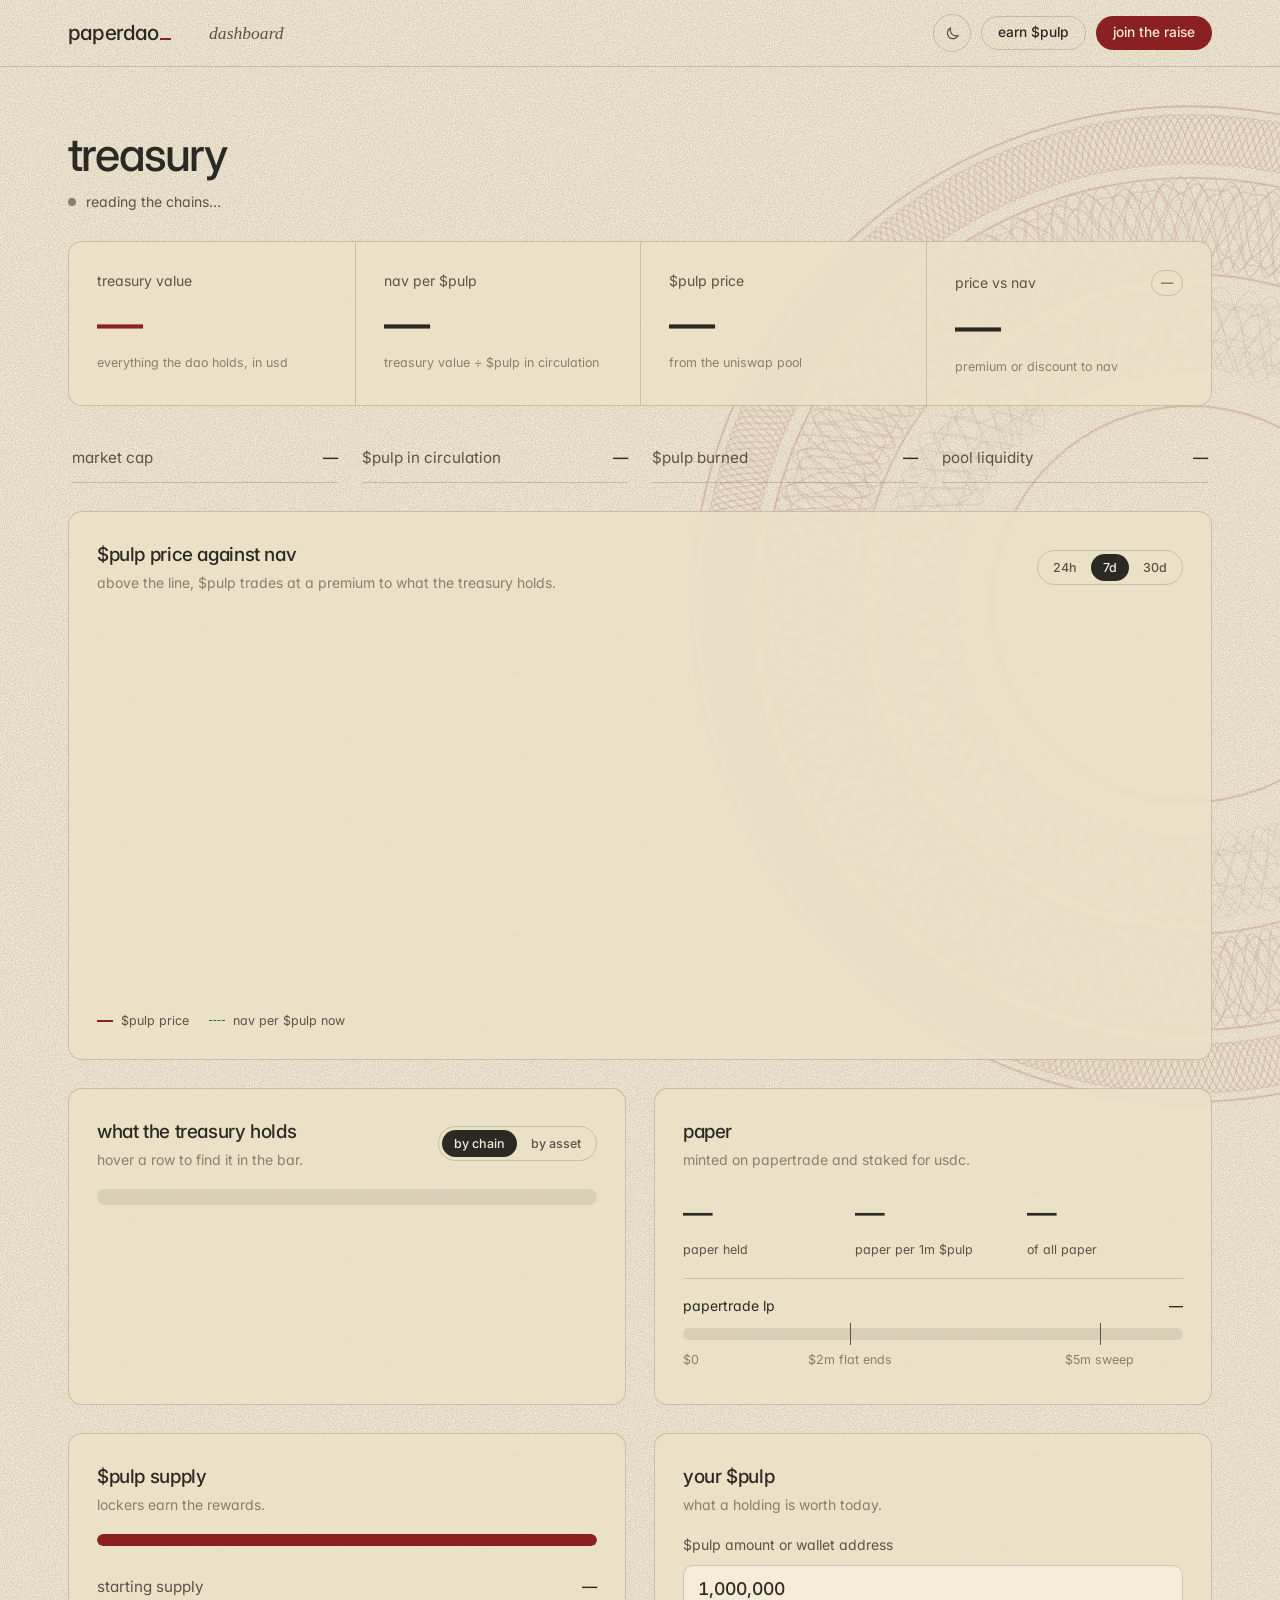
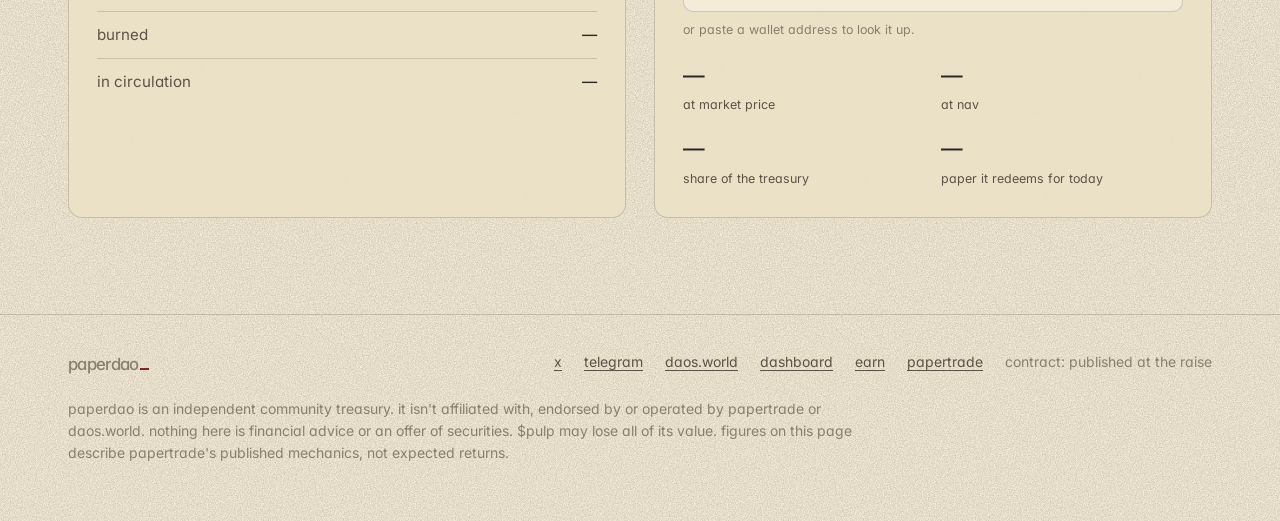
==== dashboard/index.html @ d50ec645 "." ====
<!DOCTYPE html>
<html lang="en">
  <head>
    <meta charset="utf-8" />
    <meta
      name="viewport"
      content="width=device-width, initial-scale=1, viewport-fit=cover"
    />
    <title>paperdao dashboard</title>
    <meta
      name="description"
      content="paperdao treasury value, nav per $pulp, $pulp price and paper held, read straight from Robinhood Chain and HyperEVM."
    />
    <link rel="canonical" href="https://paperdao.vercel.app/dashboard/" />
    <meta
      name="theme-color"
      content="#F4ECD8"
      media="(prefers-color-scheme: light)"
    />
    <meta
      name="theme-color"
      content="#1D1B18"
      media="(prefers-color-scheme: dark)"
    />
    <link rel="icon" href="/favicon.ico" sizes="any" />
    <link rel="icon" type="image/png" sizes="32x32" href="/favicon-32.png" />
    <link rel="apple-touch-icon" href="/apple-touch-icon.png" />
    <meta property="og:type" content="website" />
    <meta property="og:site_name" content="paperdao" />
    <meta property="og:url" content="https://paperdao.vercel.app/dashboard/" />
    <meta property="og:title" content="paperdao dashboard" />
    <meta
      property="og:description"
      content="treasury value, nav per $pulp, $pulp price and paper held, read straight from the chains."
    />
    <meta property="og:image" content="https://paperdao.vercel.app/og.jpg" />
    <meta name="twitter:card" content="summary_large_image" />
    <meta name="twitter:site" content="@paperdao_xyz" />
    <meta name="twitter:image" content="https://paperdao.vercel.app/og.jpg" />
    <script>
      try {
        var t = localStorage.getItem("paperdao-theme");
        if (t === "light" || t === "dark")
          document.documentElement.setAttribute("data-theme", t);
      } catch (e) {}
    </script>
    <link rel="preconnect" href="https://fonts.googleapis.com" />
    <link rel="preconnect" href="https://fonts.gstatic.com" crossorigin />
    <link
      rel="stylesheet"
      href="https://fonts.googleapis.com/css2?family=Inter:wght@400;500;600&family=IM+Fell+English:ital@0;1&display=swap"
    />
    <script defer src="https://cdn.vercel-insights.com/v1/script.js"></script>
    <link rel="stylesheet" href="/assets/site.css" />
    <style>
      /* dashboard: summary first (four headline numbers), then the price chart, then the detail cards. */
      :root {
        --c1: #8b2020;
        --c2: #3e5b45;
        --c3: #a9782a;
        --c4: #4f6475;
        --c5: #8a7f6e; /* series colours */
        --up: #3e5b45;
        --down: #8b2020;
        --veil: rgba(244, 236, 216, 0.55);
      }
      @media (prefers-color-scheme: dark) {
        :root:not([data-theme="light"]) {
          --c1: #ce6a5e;
          --c2: #8db396;
          --c3: #d3a55a;
          --c4: #8ba3b8;
          --c5: #9c9280;
          --up: #8db396;
          --down: #ce6a5e;
          --veil: rgba(29, 27, 24, 0.55);
        }
      }
      :root[data-theme="dark"] {
        --c1: #ce6a5e;
        --c2: #8db396;
        --c3: #d3a55a;
        --c4: #8ba3b8;
        --c5: #9c9280;
        --up: #8db396;
        --down: #ce6a5e;
        --veil: rgba(29, 27, 24, 0.55);
      }

      .crumb {
        font-family: var(--fell);
        font-style: italic;
        color: var(--ink-2);
        font-size: 1.1rem;
        margin-left: 14px;
        margin-right: auto;
      }
      .dash {
        display: grid;
        gap: clamp(20px, 2.4vw, 28px);
        padding-block: clamp(36px, 5vw, 64px) clamp(64px, 8vw, 96px);
      }
      .dash-head {
        display: flex;
        flex-wrap: wrap;
        align-items: end;
        justify-content: space-between;
        gap: 12px 32px;
      }
      .dash-head h1 {
        font-size: var(--t-h2);
        letter-spacing: -0.038em;
        line-height: 1.04;
      }
      .status {
        font-size: var(--t-small);
        color: var(--ink-2);
        display: flex;
        align-items: center;
        gap: 10px;
      }
      .live {
        width: 8px;
        height: 8px;
        border-radius: 50%;
        background: var(--up);
        box-shadow: 0 0 0 4px color-mix(in srgb, var(--up) 22%, transparent);
        display: inline-block;
        flex: none;
      }
      .live.off {
        background: var(--ink-3);
        box-shadow: none;
      }
      .addrs {
        display: flex;
        flex-wrap: wrap;
        gap: 16px;
        font-size: var(--t-micro);
      }
      .addrs:empty {
        display: none;
      }
      .addrs a {
        color: var(--ink-2);
        text-underline-offset: 3px;
      }

      .card {
        border: 1px solid var(--rule);
        border-radius: var(--r-card);
        background: color-mix(in srgb, var(--paper-2) 84%, transparent);
        backdrop-filter: blur(2px);
        padding: clamp(18px, 2.4vw, 28px);
        min-width: 0;
        display: grid;
        gap: 18px;
        align-content: start;
      }
      .card h2 {
        font-size: var(--t-h3);
        letter-spacing: -0.02em;
      }
      .card-head {
        display: flex;
        flex-wrap: wrap;
        align-items: center;
        justify-content: space-between;
        gap: 12px;
      }
      .card-head p {
        font-size: var(--t-small);
        color: var(--ink-3);
        margin-top: 2px;
      }

      .kpis {
        display: grid;
        grid-template-columns: repeat(4, minmax(0, 1fr));
        gap: 0;
        border: 1px solid var(--rule);
        border-radius: var(--r-card);
        background: color-mix(in srgb, var(--paper-2) 84%, transparent);
        backdrop-filter: blur(2px);
        overflow: hidden;
      }
      .kpi {
        padding: clamp(18px, 2.4vw, 28px);
        display: grid;
        gap: 6px;
        align-content: start;
        min-width: 0;
      }
      .kpi + .kpi {
        border-left: 1px solid var(--rule);
      }
      .kpi .k {
        font-size: var(--t-small);
        color: var(--ink-2);
        display: flex;
        align-items: center;
        justify-content: space-between;
        gap: 8px;
      }
      .kpi .v {
        font-size: clamp(1.9rem, 3.6vw, 2.9rem);
        letter-spacing: -0.045em;
        line-height: 1.05;
        font-weight: 500;
        font-variant-numeric: tabular-nums;
        white-space: nowrap;
      }
      .kpi.lead .v {
        color: var(--oxblood);
      }
      .kpi .h {
        font-size: var(--t-micro);
        color: var(--ink-3);
      }
      .minis {
        display: grid;
        grid-template-columns: repeat(4, minmax(0, 1fr));
        gap: 0 24px;
        padding-inline: 4px;
      }
      .mini {
        display: flex;
        justify-content: space-between;
        align-items: baseline;
        gap: 12px;
        padding: 12px 0;
        border-bottom: 1px solid var(--rule);
        font-size: 0.95rem;
      }
      .mini span {
        color: var(--ink-2);
      }
      .mini b {
        font-weight: 500;
        font-variant-numeric: tabular-nums;
      }
      @media (max-width: 900px) {
        .kpis {
          grid-template-columns: repeat(2, minmax(0, 1fr));
        }
        .kpi:nth-child(3) {
          border-left: 0;
        }
        .kpi:nth-child(n + 3) {
          border-top: 1px solid var(--rule);
        }
        .minis {
          grid-template-columns: repeat(2, minmax(0, 1fr));
        }
      }
      @media (max-width: 480px) {
        .kpis {
          grid-template-columns: 1fr;
        }
        .kpi + .kpi {
          border-left: 0;
          border-top: 1px solid var(--rule);
        }
        .minis {
          grid-template-columns: 1fr;
        }
      }

      .chip {
        font-size: var(--t-micro);
        border: 1px solid var(--rule);
        border-radius: 999px;
        padding: 2px 9px;
        color: var(--ink-2);
        white-space: nowrap;
      }
      .chip.up {
        color: var(--up);
        border-color: var(--up);
      }
      .chip.down {
        color: var(--down);
        border-color: var(--down);
      }

      .seg {
        display: inline-flex;
        border: 1px solid var(--rule);
        border-radius: 999px;
        padding: 3px;
        gap: 2px;
      }
      .seg button {
        font: 500 var(--t-micro) var(--sans);
        color: var(--ink-2);
        background: transparent;
        border: 0;
        border-radius: 999px;
        padding: 6px 12px;
        cursor: pointer;
      }
      .seg button[aria-pressed="true"] {
        background: var(--ink);
        color: var(--paper);
      }

      .chart-wrap {
        position: relative;
      }
      #chart {
        display: block;
        width: 100%;
        height: auto;
        touch-action: pan-y;
      }
      #chart .grid {
        stroke: var(--rule);
        stroke-width: 1;
        stroke-dasharray: 2 4;
      }
      #chart .ax {
        fill: var(--ink-3);
        font: 12px var(--sans);
        font-variant-numeric: tabular-nums;
      }
      #chart .pline {
        fill: none;
        stroke: var(--c1);
        stroke-width: 2.2;
        stroke-linejoin: round;
      }
      #chart .pdot {
        fill: var(--c1);
        stroke: var(--paper-2);
        stroke-width: 2;
      }
      #chart .navline {
        stroke: var(--c2);
        stroke-width: 1.5;
        stroke-dasharray: 6 5;
      }
      #chart .navlab {
        fill: var(--c2);
        font: 500 12px var(--sans);
      }
      #chart .hx {
        stroke: var(--ink-3);
        stroke-width: 1;
      }
      #chart.ghost .pline {
        stroke: var(--ink-3);
        opacity: 0.4;
        stroke-dasharray: 5 6;
      }
      #chart.ghost path[fill] {
        opacity: 0.35;
      }
      #chart.ghost .pdot {
        fill: var(--ink-3);
        opacity: 0.5;
      }
      .none,
      .kpi.lead .v.none {
        color: var(--ink-3);
      }
      .tip {
        position: absolute;
        transform: translate(-50%, calc(-100% - 14px));
        background: var(--ink);
        color: var(--paper);
        border-radius: 10px;
        padding: 8px 12px;
        display: grid;
        gap: 2px;
        font-size: var(--t-micro);
        pointer-events: none;
        white-space: nowrap;
      }
      .tip b {
        font-size: 0.95rem;
        font-weight: 600;
        font-variant-numeric: tabular-nums;
      }
      .legend {
        display: flex;
        flex-wrap: wrap;
        gap: 6px 20px;
        font-size: var(--t-micro);
        color: var(--ink-2);
      }
      .legend span {
        display: inline-flex;
        align-items: center;
        gap: 8px;
      }
      .legend i {
        width: 16px;
        height: 0;
        border-top: 2.2px solid var(--c1);
        display: inline-block;
      }
      .legend i.nav {
        border-top: 1.5px dashed var(--c2);
      }

      .row {
        display: grid;
        grid-template-columns: repeat(2, minmax(0, 1fr));
        gap: clamp(20px, 2.4vw, 28px);
      }
      @media (max-width: 860px) {
        .row {
          grid-template-columns: 1fr;
        }
      }

      .mixbar {
        display: flex;
        gap: 2px;
        height: 16px;
        border-radius: 999px;
        overflow: hidden;
        background: var(--rule-2);
      }
      .mixbar span {
        height: 100%;
        transition: opacity 0.15s ease;
      }
      .mixbar span.dim,
      .rows li.dim {
        opacity: 0.35;
      }
      .mixbar .empty {
        flex: 1;
      }
      .rows {
        list-style: none;
        margin: 0;
        padding: 0;
      }
      .rows li {
        display: grid;
        grid-template-columns: minmax(0, 1fr) auto 4.2em;
        gap: 12px;
        align-items: center;
        padding: 11px 0;
        border-top: 1px solid var(--rule);
        font-size: 0.95rem;
        transition: opacity 0.15s ease;
      }
      .rows li:first-child {
        border-top: 0;
      }
      .rows .lab {
        display: inline-flex;
        align-items: center;
        gap: 10px;
        color: var(--ink-2);
        min-width: 0;
      }
      .rows .val {
        font-variant-numeric: tabular-nums;
        text-align: right;
      }
      .rows .pc {
        font-variant-numeric: tabular-nums;
        text-align: right;
        color: var(--ink-3);
        font-size: var(--t-micro);
      }
      .rows li.off .val {
        color: var(--ink-3);
        font-size: var(--t-micro);
      }
      .dot {
        width: 9px;
        height: 9px;
        border-radius: 50%;
        display: inline-block;
        flex: none;
      }

      .big3 {
        display: grid;
        grid-template-columns: repeat(3, minmax(0, 1fr));
        gap: 16px;
      }
      .big3 div {
        display: grid;
        gap: 4px;
        min-width: 0;
      }
      .big3 b {
        font-size: clamp(1.4rem, 2.4vw, 1.85rem);
        letter-spacing: -0.035em;
        font-weight: 500;
        font-variant-numeric: tabular-nums;
      }
      .big3 span {
        font-size: var(--t-micro);
        color: var(--ink-2);
      }
      @media (max-width: 480px) {
        .big3 {
          grid-template-columns: 1fr 1fr;
        }
      }
      .lp {
        display: grid;
        gap: 10px;
        padding-top: 16px;
        border-top: 1px solid var(--rule);
      }
      .lp-top {
        display: flex;
        justify-content: space-between;
        gap: 12px;
        font-size: var(--t-small);
      }
      .lp-top b {
        font-weight: 500;
      }
      .lp-track {
        position: relative;
        height: 12px;
        border-radius: 999px;
        background: var(--rule-2);
        overflow: visible;
      }
      .lp-fill {
        position: absolute;
        inset-block: 0;
        left: 0;
        border-radius: 999px;
        background: var(--oxblood);
        transition: width 0.6s ease;
      }
      .lp-mark {
        position: absolute;
        top: -5px;
        bottom: -5px;
        width: 1.5px;
        background: var(--ink-2);
      }
      .lp-labels {
        position: relative;
        height: 16px;
        font-size: var(--t-micro);
        color: var(--ink-3);
      }
      .lp-labels span {
        position: absolute;
        transform: translateX(-50%);
        white-space: nowrap;
      }
      .lp-note {
        font-size: var(--t-micro);
        color: var(--ink-2);
      }

      .burnbar {
        height: 12px;
        border-radius: 999px;
        background: var(--rule-2);
        overflow: hidden;
      }
      .burnbar span {
        display: block;
        height: 100%;
        background: var(--oxblood);
        border-radius: 999px;
        transition: width 0.6s ease;
      }
      .kv {
        list-style: none;
        margin: 0;
        padding: 0;
      }
      .kv li {
        display: flex;
        justify-content: space-between;
        gap: 12px;
        padding: 11px 0;
        border-top: 1px solid var(--rule);
        font-size: 0.95rem;
      }
      .kv li:first-child {
        border-top: 0;
      }
      .kv span {
        color: var(--ink-2);
      }
      .kv b {
        font-weight: 500;
        font-variant-numeric: tabular-nums;
        text-align: right;
      }

      .mine-field {
        display: grid;
        gap: 8px;
      }
      .mine-field label {
        font-size: var(--t-small);
        color: var(--ink-2);
      }
      .mine-field input {
        font: 500 1.1rem var(--sans);
        font-variant-numeric: tabular-nums;
        color: var(--ink);
        background: var(--paper);
        border: 1px solid var(--rule);
        border-radius: 10px;
        padding: 12px 14px;
        width: 100%;
      }
      .mine-field input:focus {
        outline: 2px solid var(--oxblood);
        outline-offset: 1px;
      }
      .mine-note {
        font-size: var(--t-micro);
        color: var(--ink-3);
      }
      .mine-out {
        display: grid;
        grid-template-columns: repeat(2, minmax(0, 1fr));
        gap: 16px;
      }
      .mine-out div {
        display: grid;
        gap: 3px;
      }
      .mine-out b {
        font-size: 1.35rem;
        letter-spacing: -0.03em;
        font-weight: 500;
        font-variant-numeric: tabular-nums;
      }
      .mine-out span {
        font-size: var(--t-micro);
        color: var(--ink-2);
      }

      /* a faint seal behind everything, like the hero's, turning very slowly */
      .backdrop {
        position: fixed;
        z-index: -1;
        pointer-events: none;
        width: min(1100px, 120vmax);
        aspect-ratio: 1;
        right: max(-38vmax, -460px);
        top: 6vh;
        opacity: 0.3;
        animation: turn 600s linear infinite;
      }
      .backdrop canvas {
        width: 100%;
        height: 100%;
        display: block;
      }
      @keyframes turn {
        to {
          transform: rotate(360deg);
        }
      }
      @media (prefers-reduced-motion: reduce) {
        .backdrop {
          animation: none;
        }
      }
      @media (max-width: 700px) {
        .backdrop {
          width: 150vw;
          right: -75vw;
          top: 20vh;
          opacity: 0.26;
        }
      }

      /* gate: until launch the dashboard sits blurred behind this panel */
      .gate {
        display: none;
      }
      body.gated .dash {
        filter: blur(7px);
        pointer-events: none;
        user-select: none;
      }
      body.gated .gate {
        display: grid;
        position: fixed;
        inset: 0;
        z-index: 15;
        place-items: center;
        padding: var(--gutter);
        background: var(--veil);
      }
      .gate-card {
        max-width: 30rem;
        width: 100%;
        border: 1px solid var(--rule);
        border-radius: var(--r-card);
        background-color: var(--paper);
        background-image: var(--grain);
        padding: clamp(24px, 4vw, 40px);
        display: grid;
        gap: 16px;
        box-shadow: 0 30px 80px -30px rgba(43, 41, 36, 0.35);
      }
      .gate-card h2 {
        font-size: clamp(1.7rem, 3.4vw, 2.2rem);
        letter-spacing: -0.04em;
        line-height: 1.05;
      }
      .gate-card p {
        color: var(--ink-2);
      }
      .gate-card .when {
        font-family: var(--fell);
        font-style: italic;
        font-size: 1.15rem;
        color: var(--oxblood);
      }
      .gate-card .actions {
        display: flex;
        flex-wrap: wrap;
        gap: 10px;
        margin-top: 6px;
      }
      @media (max-width: 560px) {
        .crumb {
          display: none;
        }
      }
    </style>
  </head>
  <body>
    <div class="backdrop" aria-hidden="true">
      <canvas id="backdrop"></canvas>
    </div>

    <header class="top">
      <div class="wrap bar">
        <a class="mark" href="/" aria-label="paperdao home"
          >paperdao<i aria-hidden="true"></i
        ></a>
        <span class="crumb">dashboard</span>
        <div class="bar-end">
          <button
            class="theme"
            id="theme"
            type="button"
            aria-label="switch to dark mode"
          >
            <svg
              id="theme-moon"
              viewBox="0 0 24 24"
              fill="none"
              stroke="currentColor"
              stroke-width="1.7"
              stroke-linecap="round"
              stroke-linejoin="round"
              aria-hidden="true"
            >
              <path d="M20 14.5A8 8 0 0 1 9.5 4a8 8 0 1 0 10.5 10.5z" />
            </svg>
            <svg
              id="theme-sun"
              viewBox="0 0 24 24"
              fill="none"
              stroke="currentColor"
              stroke-width="1.7"
              stroke-linecap="round"
              aria-hidden="true"
              hidden
            >
              <circle cx="12" cy="12" r="4" />
              <path
                d="M12 2.5v2M12 19.5v2M2.5 12h2M19.5 12h2M5.3 5.3l1.4 1.4M17.3 17.3l1.4 1.4M5.3 18.7l1.4-1.4M17.3 6.7l1.4-1.4"
              />
            </svg>
          </button>
          <a class="btn btn-line btn-sm bar-lock" href="/lock/">earn $pulp</a>
          <a
            class="btn btn-ox btn-sm"
            href="https://daos.world"
            target="_blank"
            rel="noopener"
            >join the raise</a
          >
        </div>
      </div>
    </header>

    <main class="wrap dash" aria-hidden="false">
      <div class="dash-head">
        <div style="display: grid; gap: 12px">
          <h1>treasury</h1>
          <p class="status" id="status">
            <i class="live off"></i>reading the chains…
          </p>
        </div>
        <div class="addrs" id="addrs"></div>
      </div>

      <section class="kpis" aria-label="headline numbers">
        <div class="kpi lead">
          <span class="k">treasury value</span
          ><span class="v" id="k-tvl">—</span
          ><span class="h">everything the dao holds, in usd</span>
        </div>
        <div class="kpi">
          <span class="k">nav per $pulp</span><span class="v" id="k-nav">—</span
          ><span class="h">treasury value ÷ $pulp in circulation</span>
        </div>
        <div class="kpi">
          <span class="k">$pulp price</span><span class="v" id="k-price">—</span
          ><span class="h">from the uniswap pool</span>
        </div>
        <div class="kpi">
          <span class="k"
            >price vs nav <span class="chip" id="k-prem-chip">—</span></span
          ><span class="v" id="k-prem">—</span
          ><span class="h">premium or discount to nav</span>
        </div>
      </section>
      <div class="minis">
        <div class="mini"><span>market cap</span><b id="k-mcap">—</b></div>
        <div class="mini">
          <span>$pulp in circulation</span><b id="k-circ">—</b>
        </div>
        <div class="mini"><span>$pulp burned</span><b id="k-burned">—</b></div>
        <div class="mini"><span>pool liquidity</span><b id="k-pool">—</b></div>
      </div>

      <section class="card" aria-label="$pulp price against nav">
        <div class="card-head">
          <div>
            <h2>$pulp price against nav</h2>
            <p>
              above the line, $pulp trades at a premium to what the treasury
              holds.
            </p>
          </div>
          <div class="seg" role="group" aria-label="time range">
            <button type="button" data-range="24" aria-pressed="false">
              24h
            </button>
            <button type="button" data-range="168" aria-pressed="true">
              7d
            </button>
            <button type="button" data-range="720" aria-pressed="false">
              30d
            </button>
          </div>
        </div>
        <div class="chart-wrap">
          <svg
            id="chart"
            viewBox="0 0 800 280"
            role="img"
            aria-label="$pulp price over time with the current nav per $pulp as a reference line"
          ></svg>
          <div class="tip" id="tip" hidden></div>
        </div>
        <div class="legend">
          <span><i></i>$pulp price</span
          ><span><i class="nav"></i>nav per $pulp now</span>
        </div>
      </section>

      <div class="row">
        <section class="card" aria-label="what the treasury holds">
          <div class="card-head">
            <div>
              <h2>what the treasury holds</h2>
              <p>hover a row to find it in the bar.</p>
            </div>
            <div class="seg" role="group" aria-label="group by">
              <button type="button" data-view="chain" aria-pressed="true">
                by chain
              </button>
              <button type="button" data-view="asset" aria-pressed="false">
                by asset
              </button>
            </div>
          </div>
          <div class="mixbar" id="mix-bar"></div>
          <ul class="rows" id="mix-rows"></ul>
        </section>

        <section class="card" aria-label="paper">
          <div class="card-head">
            <div>
              <h2>paper</h2>
              <p>minted on papertrade and staked for usdc.</p>
            </div>
          </div>
          <div class="big3">
            <div><b id="p-total">—</b><span>paper held</span></div>
            <div><b id="p-per">—</b><span>paper per 1m $pulp</span></div>
            <div><b id="p-share">—</b><span>of all paper</span></div>
          </div>
          <div class="lp">
            <div class="lp-top">
              <span>papertrade lp</span><b id="lp-val">—</b>
            </div>
            <div class="lp-track" aria-hidden="true">
              <span class="lp-fill" id="lp-fill"></span>
              <span class="lp-mark" style="left: 33.33%"></span>
              <span class="lp-mark" style="left: 83.33%"></span>
            </div>
            <div class="lp-labels" aria-hidden="true">
              <span style="left: 0; transform: none">$0</span
              ><span style="left: 33.33%">$2m flat ends</span
              ><span style="left: 83.33%">$5m sweep</span>
            </div>
            <p class="lp-note" id="lp-note"></p>
          </div>
        </section>
      </div>

      <div class="row">
        <section class="card" aria-label="$pulp supply">
          <div class="card-head">
            <div>
              <h2>$pulp supply</h2>
              <p>lockers earn the rewards.</p>
            </div>
          </div>
          <div class="burnbar" aria-hidden="true">
            <span id="s-burn-fill"></span>
          </div>
          <ul class="kv">
            <li><span>starting supply</span><b id="s-initial">—</b></li>
            <li><span>burned</span><b id="s-burned">—</b></li>
            <li><span>in circulation</span><b id="s-circ">—</b></li>
          </ul>
        </section>

        <section class="card" aria-label="your $pulp">
          <div class="card-head">
            <div>
              <h2>your $pulp</h2>
              <p>what a holding is worth today.</p>
            </div>
          </div>
          <div class="mine-field">
            <label for="mine">$pulp amount or wallet address</label>
            <input
              id="mine"
              type="text"
              value="1,000,000"
              autocomplete="off"
              spellcheck="false"
              inputmode="text"
            />
            <span class="mine-note" id="mine-note"
              >or paste a wallet address to look it up.</span
            >
          </div>
          <div class="mine-out">
            <div><b id="m-market">—</b><span>at market price</span></div>
            <div><b id="m-nav">—</b><span>at nav</span></div>
            <div><b id="m-share">—</b><span>share of the treasury</span></div>
            <div>
              <b id="m-paper">—</b><span>paper it redeems for today</span>
            </div>
          </div>
        </section>
      </div>
    </main>

    <footer>
      <div class="wrap">
        <div class="row">
          <a class="mark" href="/" style="font-size: 1.05rem"
            >paperdao<i aria-hidden="true"></i
          ></a>
          <nav aria-label="links">
            <a href="https://x.com/paperdao_xyz" target="_blank" rel="noopener"
              >x</a
            >
            <a href="#" aria-disabled="true">telegram</a>
            <a href="https://daos.world" target="_blank" rel="noopener"
              >daos.world</a
            >
            <a href="/dashboard/">dashboard</a>
            <a href="/lock/">earn</a>
            <a href="https://papertrade.xyz" target="_blank" rel="noopener"
              >papertrade</a
            >
            <span>contract: published at the raise</span>
          </nav>
        </div>
        <p>
          paperdao is an independent community treasury. it isn't affiliated
          with, endorsed by or operated by papertrade or daos.world. nothing
          here is financial advice or an offer of securities. $pulp may lose all
          of its value. figures on this page describe papertrade's published
          mechanics, not expected returns.
        </p>
      </div>
    </footer>

    <div
      class="gate"
      role="dialog"
      aria-modal="true"
      aria-labelledby="gate-title"
    >
      <div class="gate-card">
        <p class="when">opens at launch, 10.08.2026</p>
        <h2 id="gate-title">the dashboard opens when trading starts.</h2>
        <p>
          treasury value, nav per $pulp, $pulp price and paper held, read
          straight from robinhood chain and hyperevm.
        </p>
        <div class="actions">
          <a class="btn btn-ox" href="/">back to paperdao</a>
          <a
            class="btn btn-line"
            href="https://x.com/paperdao_xyz"
            target="_blank"
            rel="noopener"
            >follow @paperdao_xyz</a
          >
        </div>
      </div>
    </div>

    <script src="/assets/guilloche.js"></script>
    <script src="/dashboard/config.js"></script>
    <script src="/dashboard/dashboard.js"></script>
    <script src="/assets/theme.js" defer></script>
  </body>
</html>
---- assets/site.css ----
/* paperdao shared styles: tokens, base, header, buttons, theme toggle */
:root {
  --paper: #f4ecd8; /* papertrade's sheet */
  --paper-2: #ece2c8; /* inset, pressed */
  --ink: #2b2924;
  --ink-2: #5d5246;
  --ink-3: #8a7f6e;
  --rule: rgba(55, 53, 47, 0.2);
  --rule-2: rgba(55, 53, 47, 0.1);
  --oxblood: #8b2020; /* papertrade's cursor red: losses, the mint, the one action colour */
  --oxblood-soft: rgba(139, 32, 32, 0.12);
  --ledger: #3e5b45; /* refunds: the winning leg */
  --ledger-soft: rgba(62, 91, 69, 0.16);
  --band: #24211d; /* wet pulp */
  --band-2: #2e2a25;
  --band-ink: #ede4cc;
  --band-ink-2: #a89d88;
  --band-rule: rgba(237, 228, 204, 0.14);
  --band-ox: #c2584e;
  --grain: url("data:image/svg+xml,%3Csvg xmlns='http://www.w3.org/2000/svg' width='260' height='260'%3E%3Cfilter id='n'%3E%3CfeTurbulence type='fractalNoise' baseFrequency='.85' numOctaves='3' stitchTiles='stitch'/%3E%3CfeColorMatrix values='0 0 0 0 .22 0 0 0 0 .18 0 0 0 0 .12 0 0 0 .5 -.12'/%3E%3C/filter%3E%3Crect width='100%25' height='100%25' filter='url(%23n)'/%3E%3C/svg%3E");
  --band-grain: url("data:image/svg+xml,%3Csvg xmlns='http://www.w3.org/2000/svg' width='260' height='260'%3E%3Cfilter id='n'%3E%3CfeTurbulence type='fractalNoise' baseFrequency='.8' numOctaves='3' stitchTiles='stitch'/%3E%3CfeColorMatrix values='0 0 0 0 .95 0 0 0 0 .9 0 0 0 0 .8 0 0 0 .32 -.1'/%3E%3C/filter%3E%3Crect width='100%25' height='100%25' filter='url(%23n)'/%3E%3C/svg%3E");

  --sans: "Inter", system-ui, -apple-system, "Segoe UI", sans-serif;
  --fell: "IM Fell English", "Iowan Old Style", "Palatino Linotype", Georgia,
    serif;

  --t-hero: clamp(3.1rem, 8.6vw, 7.4rem);
  --t-h2: clamp(1.9rem, 3.6vw, 3.1rem);
  --t-h3: 1.18rem;
  --t-body: 1.0625rem;
  --t-small: 0.875rem;
  --t-micro: 0.78rem;

  --max: 1240px;
  --gutter: clamp(16px, 4vw, 48px);
  --section: clamp(80px, 11vw, 148px);
  --r-card: 14px;
  color-scheme: light;
}
@media (prefers-color-scheme: dark) {
  :root:not([data-theme="light"]) {
    --paper: #1d1b18;
    --paper-2: #26231f;
    --ink: #ede4cc;
    --ink-2: #bdb19b;
    --ink-3: #8c8270;
    --rule: rgba(237, 228, 204, 0.16);
    --rule-2: rgba(237, 228, 204, 0.08);
    --oxblood: #ce6a5e;
    --oxblood-soft: rgba(206, 106, 94, 0.16);
    --ledger: #8db396;
    --ledger-soft: rgba(141, 179, 150, 0.16);
    --band: #2a2622;
    --band-2: #34302a;
    --band-ink: #f1e8d1;
    --band-ink-2: #ada28c;
    --band-rule: rgba(241, 232, 209, 0.14);
    --band-ox: #d9786c;
    --grain: url("data:image/svg+xml,%3Csvg xmlns='http://www.w3.org/2000/svg' width='260' height='260'%3E%3Cfilter id='n'%3E%3CfeTurbulence type='fractalNoise' baseFrequency='.8' numOctaves='3' stitchTiles='stitch'/%3E%3CfeColorMatrix values='0 0 0 0 .95 0 0 0 0 .9 0 0 0 0 .8 0 0 0 .3 -.1'/%3E%3C/filter%3E%3Crect width='100%25' height='100%25' filter='url(%23n)'/%3E%3C/svg%3E");
    color-scheme: dark;
  }
}
:root[data-theme="dark"] {
  --paper: #1d1b18;
  --paper-2: #26231f;
  --ink: #ede4cc;
  --ink-2: #bdb19b;
  --ink-3: #8c8270;
  --rule: rgba(237, 228, 204, 0.16);
  --rule-2: rgba(237, 228, 204, 0.08);
  --oxblood: #ce6a5e;
  --oxblood-soft: rgba(206, 106, 94, 0.16);
  --ledger: #8db396;
  --ledger-soft: rgba(141, 179, 150, 0.16);
  --band: #2a2622;
  --band-2: #34302a;
  --band-ink: #f1e8d1;
  --band-ink-2: #ada28c;
  --band-rule: rgba(241, 232, 209, 0.14);
  --band-ox: #d9786c;
  --grain: url("data:image/svg+xml,%3Csvg xmlns='http://www.w3.org/2000/svg' width='260' height='260'%3E%3Cfilter id='n'%3E%3CfeTurbulence type='fractalNoise' baseFrequency='.8' numOctaves='3' stitchTiles='stitch'/%3E%3CfeColorMatrix values='0 0 0 0 .95 0 0 0 0 .9 0 0 0 0 .8 0 0 0 .3 -.1'/%3E%3C/filter%3E%3Crect width='100%25' height='100%25' filter='url(%23n)'/%3E%3C/svg%3E");
  color-scheme: dark;
}

*,
*::before,
*::after {
  box-sizing: border-box;
}
[hidden] {
  display: none !important;
}
html {
  scroll-behavior: smooth;
  scroll-padding-top: 84px;
}
body {
  margin: 0;
  background-color: var(--paper);
  background-image: var(--grain);
  color: var(--ink);
  font-family: var(--sans);
  font-size: var(--t-body);
  line-height: 1.6;
  -webkit-font-smoothing: antialiased;
  font-feature-settings: "cv11", "ss01";
}
a {
  color: inherit;
}
:focus-visible {
  outline: 2px solid var(--oxblood);
  outline-offset: 3px;
  border-radius: 4px;
}
.wrap {
  max-width: var(--max);
  margin-inline: auto;
  padding-inline: var(--gutter);
}
.num {
  font-variant-numeric: tabular-nums;
}
p {
  margin: 0;
}
h1,
h2,
h3 {
  margin: 0;
  font-weight: 500;
  text-wrap: balance;
}

/* ---------- header ---------- */
.top {
  position: sticky;
  top: env(safe-area-inset-top, 0px);
  z-index: 20;
  background-color: var(--paper);
  background-image: var(--grain);
  border-bottom: 1px solid var(--rule);
}
.bar {
  display: flex;
  align-items: center;
  justify-content: space-between;
  gap: 24px;
  padding-block: 14px;
}
.mark {
  font-weight: 500;
  font-size: 1.3rem;
  letter-spacing: -0.04em;
  text-decoration: none;
  display: inline-flex;
  align-items: baseline;
}
.mark i {
  display: inline-block;
  width: 0.55em;
  height: 0.13em;
  background: var(--oxblood);
  margin-left: 0.06em;
  font-style: normal;
}
.btn {
  display: inline-flex;
  align-items: center;
  justify-content: center;
  gap: 8px;
  border-radius: 999px;
  padding: 12px 22px;
  font: 500 0.95rem/1 var(--sans);
  text-decoration: none;
  border: 1px solid transparent;
  cursor: pointer;
  white-space: nowrap;
}
.btn-ox {
  background: var(--oxblood);
  color: var(--paper);
}
.btn-ox:hover {
  filter: brightness(1.08);
}
.btn-line {
  border-color: var(--rule);
  color: var(--ink);
}
.btn-line:hover {
  border-color: var(--ink-2);
}
.btn-sm {
  padding: 9px 16px;
  font-size: 0.86rem;
}
.bar-end {
  display: flex;
  align-items: center;
  gap: 10px;
}
.theme {
  width: 38px;
  height: 38px;
  border-radius: 50%;
  border: 1px solid var(--rule);
  background: transparent;
  color: var(--ink-2);
  display: grid;
  place-items: center;
  cursor: pointer;
  padding: 0;
}
.theme:hover {
  color: var(--ink);
  border-color: var(--ink-2);
}
.theme svg {
  width: 17px;
  height: 17px;
}

.bar-lock,
.bar-dash {
  display: inline-flex;
}
@media (max-width: 720px) {
  .bar-dash {
    display: none;
  }
}
@media (max-width: 560px) {
  .bar-lock {
    display: none;
  }
}

/* footer */
footer {
  border-top: 1px solid var(--rule);
  padding-block: 36px 56px;
  font-size: var(--t-small);
  color: var(--ink-3);
}
footer .wrap {
  display: grid;
  gap: 20px;
}
footer .row {
  display: flex;
  flex-wrap: wrap;
  justify-content: space-between;
  gap: 16px;
}
footer nav {
  display: flex;
  flex-wrap: wrap;
  gap: 22px;
}
footer nav a {
  color: var(--ink-2);
  text-underline-offset: 3px;
}
footer p {
  max-width: 56em;
}
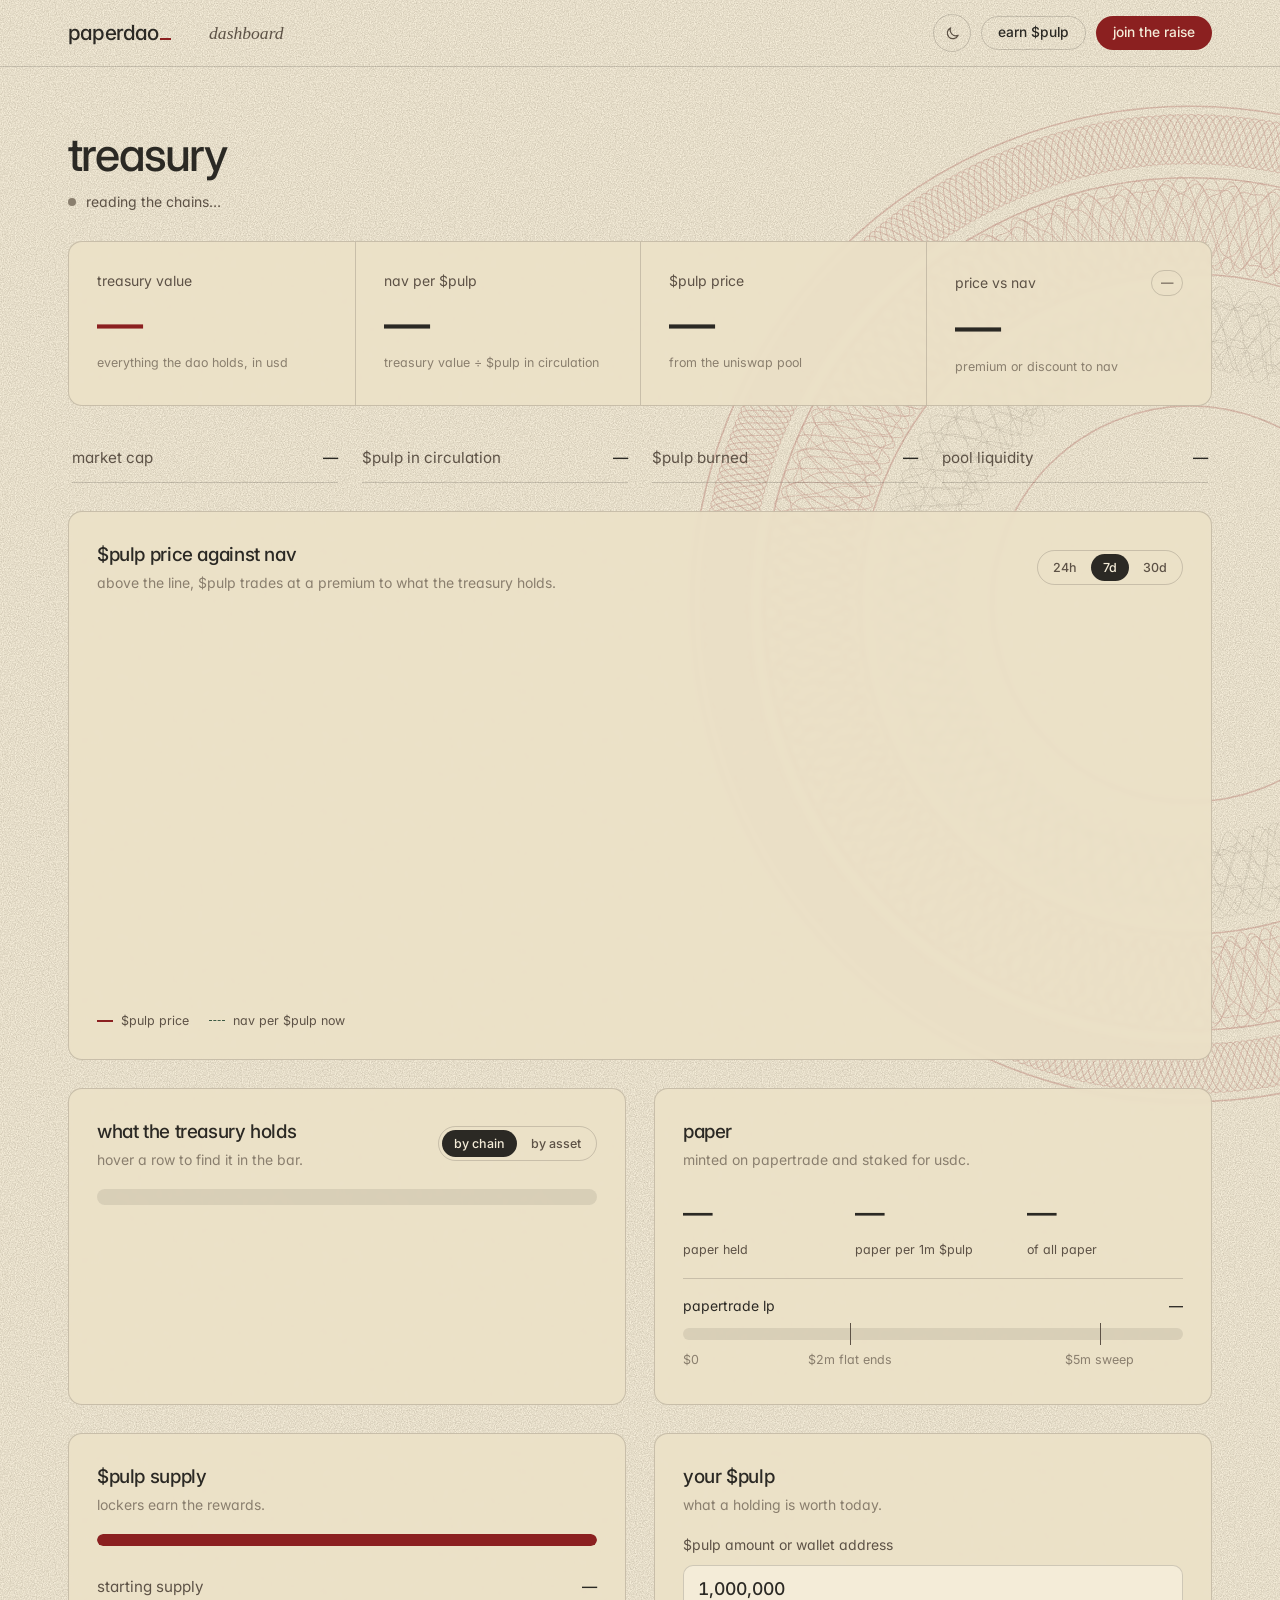
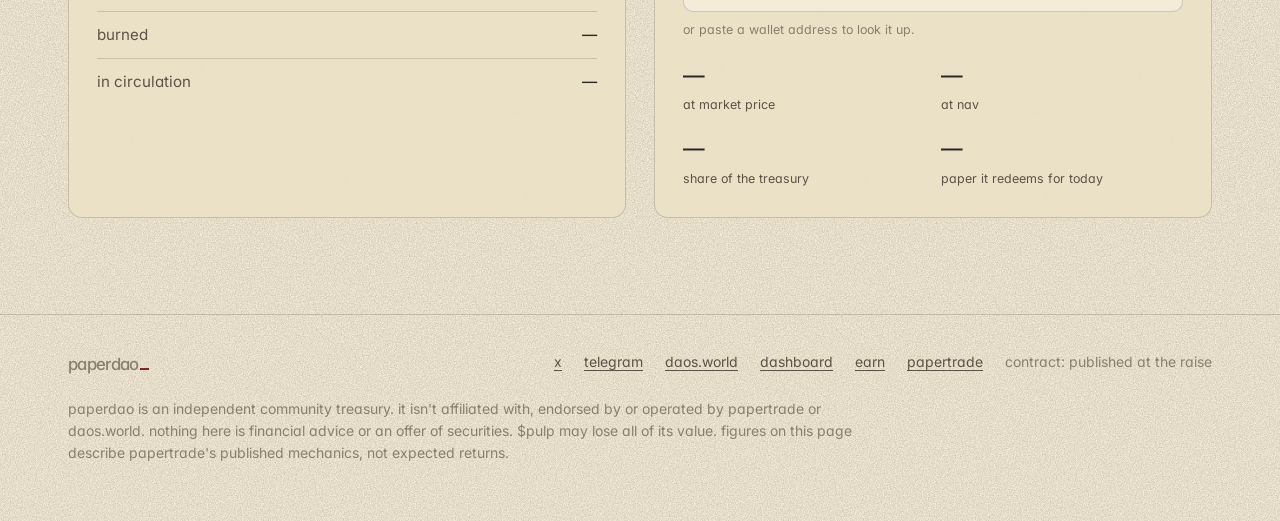
==== commit 1eb0ae90: "." ====
--- a/dashboard/index.html
+++ b/dashboard/index.html
@@ -35,7 +35,7 @@
     />
     <meta property="og:image" content="https://paperdao.vercel.app/og.jpg" />
     <meta name="twitter:card" content="summary_large_image" />
-    <meta name="twitter:site" content="@paperdao_xyz" />
+    <meta name="twitter:site" content="@paperdaoxyz" />
     <meta name="twitter:image" content="https://paperdao.vercel.app/og.jpg" />
     <script>
       try {
@@ -979,7 +979,7 @@
             >paperdao<i aria-hidden="true"></i
           ></a>
           <nav aria-label="links">
-            <a href="https://x.com/paperdao_xyz" target="_blank" rel="noopener"
+            <a href="https://x.com/paperdaoxyz" target="_blank" rel="noopener"
               >x</a
             >
             <a href="#" aria-disabled="true">telegram</a>
@@ -1021,10 +1021,10 @@
           <a class="btn btn-ox" href="/">back to paperdao</a>
           <a
             class="btn btn-line"
-            href="https://x.com/paperdao_xyz"
+            href="https://x.com/paperdaoxyz"
             target="_blank"
             rel="noopener"
-            >follow @paperdao_xyz</a
+            >follow @paperdaoxyz</a
           >
         </div>
       </div>
